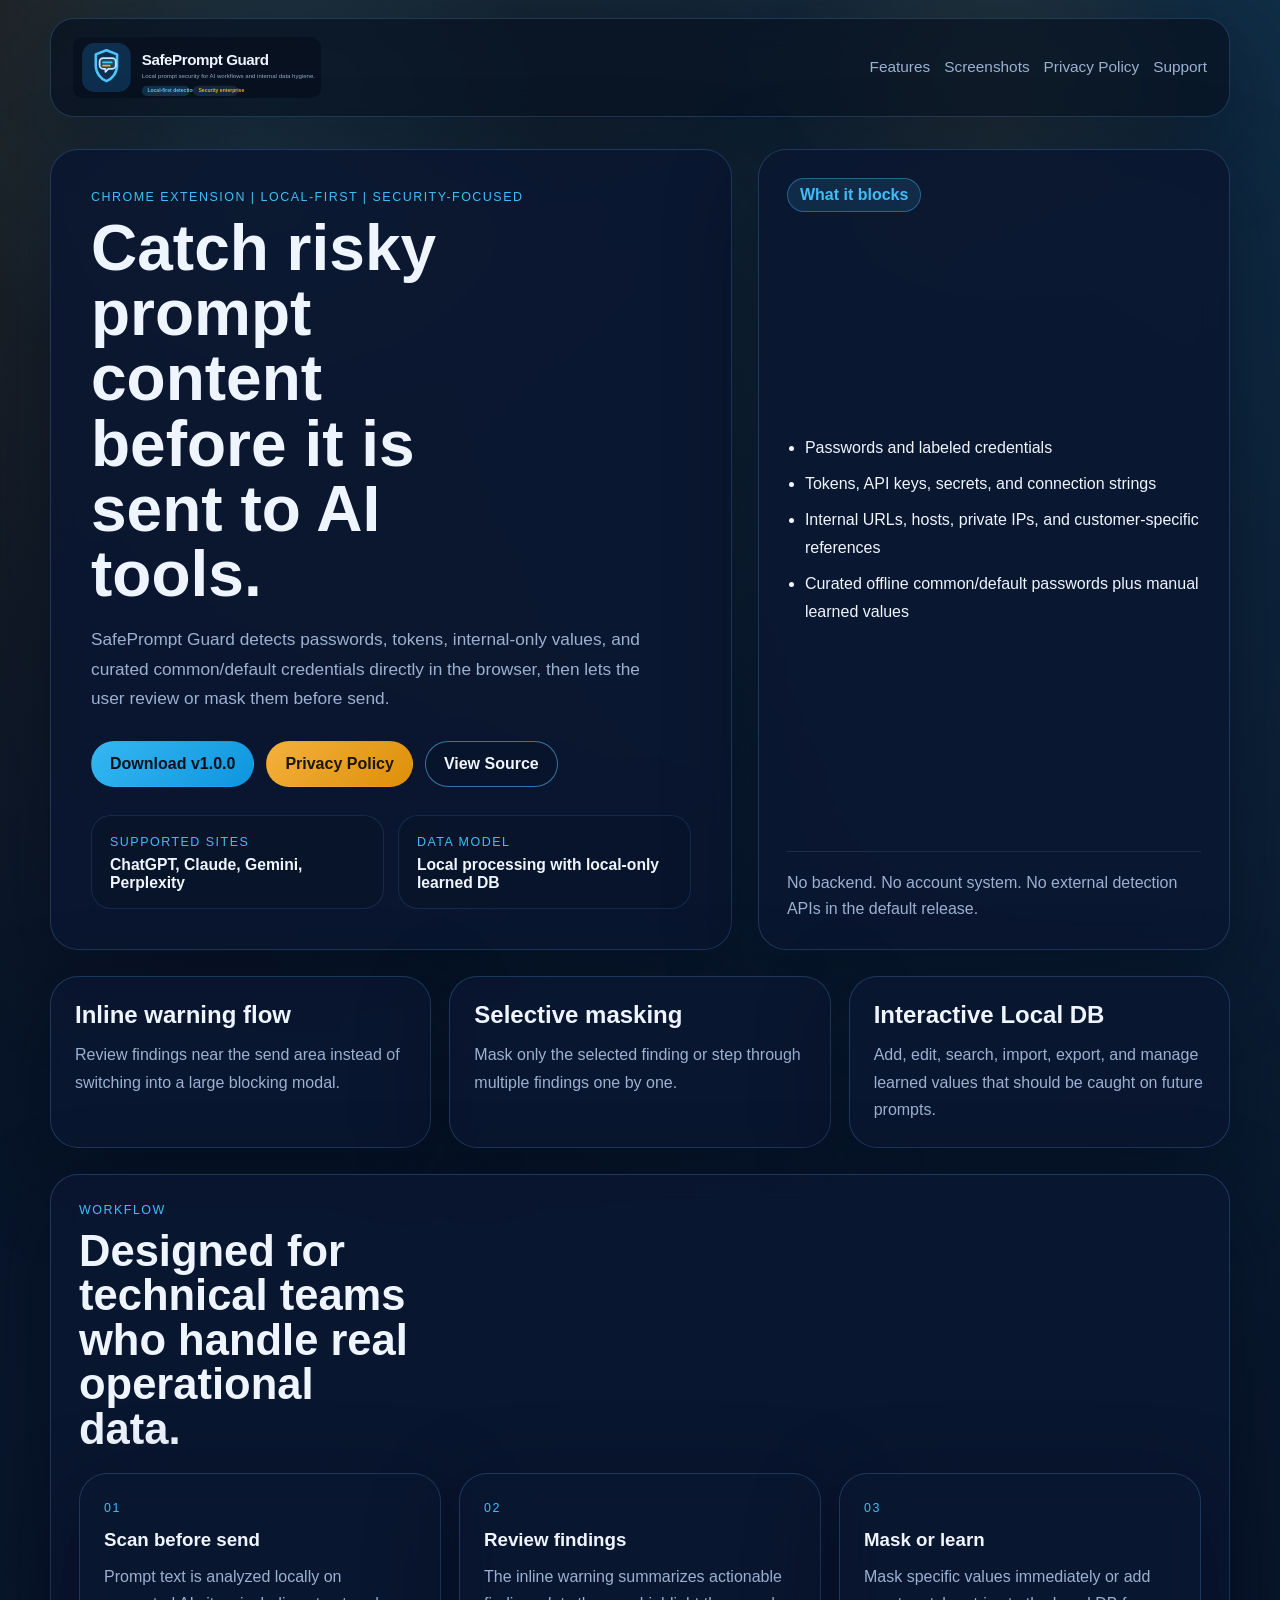
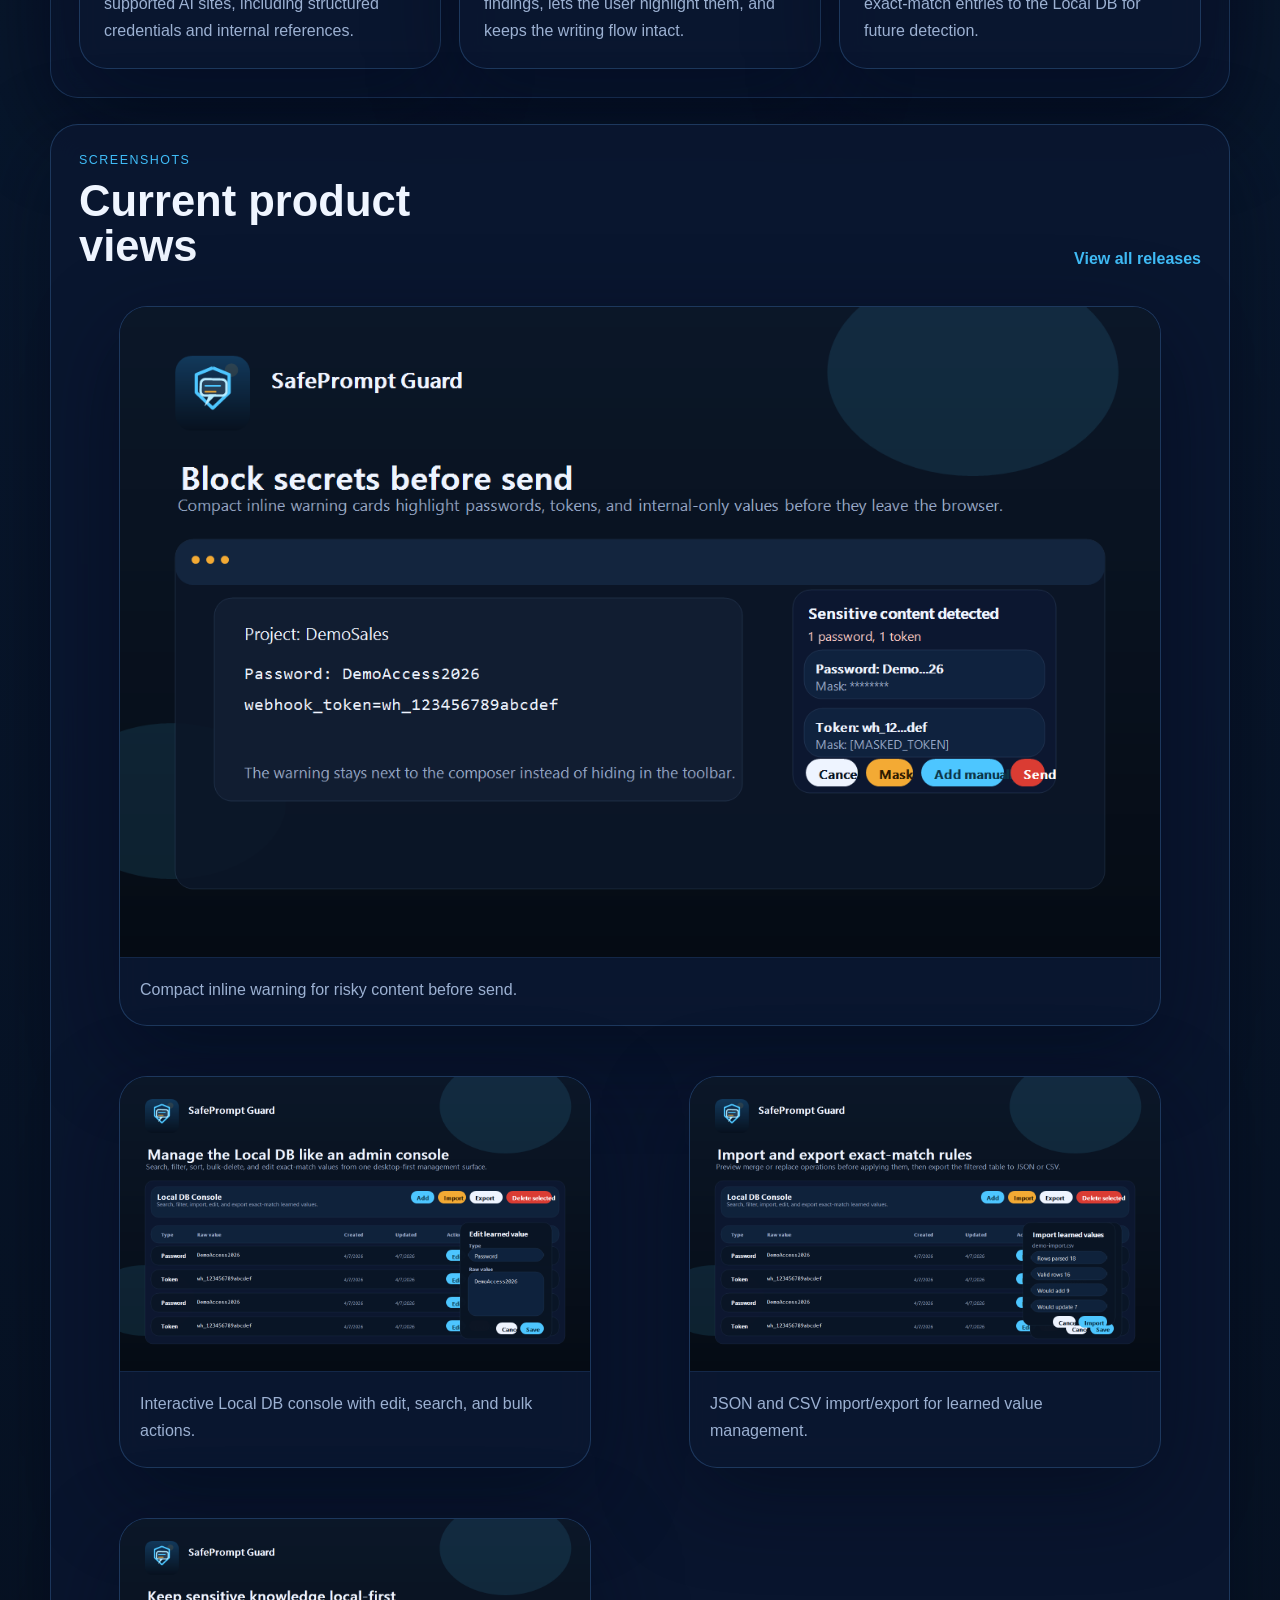
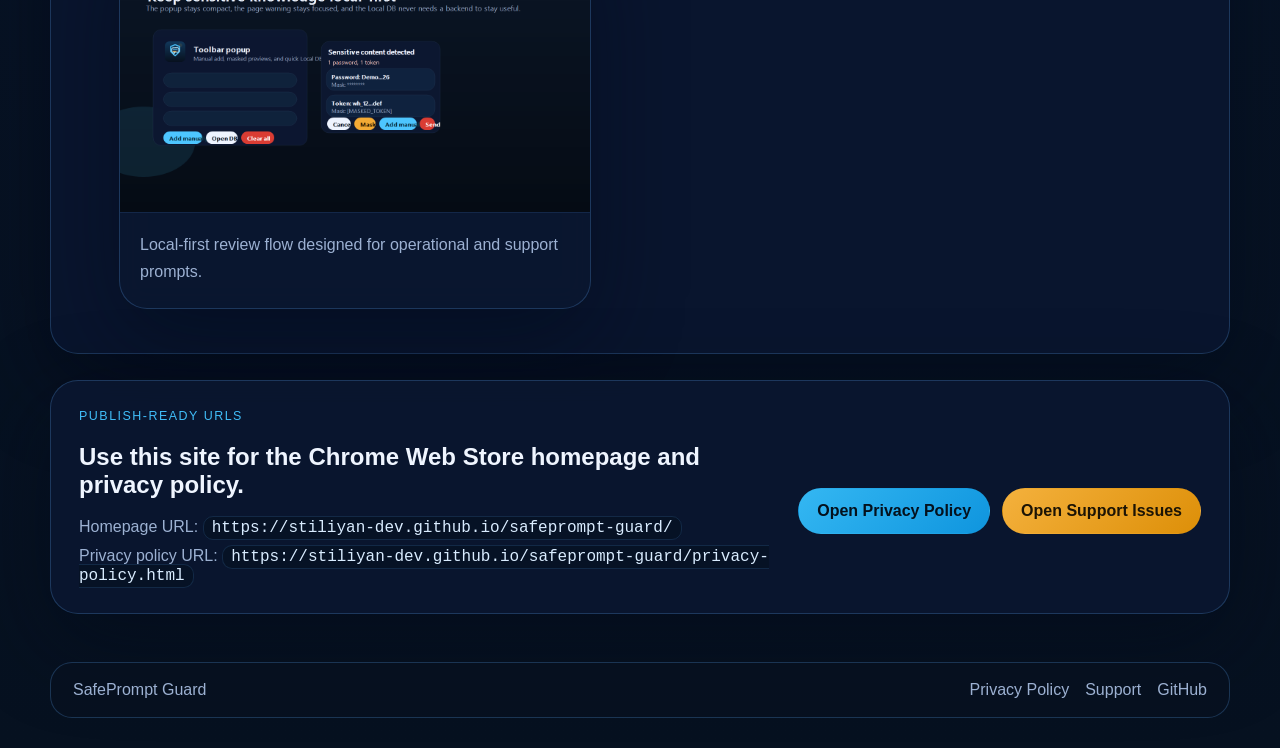
==== docs/index.html @ b97d4760 "Initial SafePrompt Guard release" ====
<!DOCTYPE html>
<html lang="en">
  <head>
    <meta charset="UTF-8" />
    <meta name="viewport" content="width=device-width, initial-scale=1.0" />
    <title>SafePrompt Guard</title>
    <meta
      name="description"
      content="Local-first prompt security for AI workflows. Detect passwords, tokens, and internal-only values before they leave the browser."
    />
    <link rel="icon" href="assets/brand/icon-128.png" />
    <link rel="stylesheet" href="styles.css" />
  </head>
  <body>
    <div class="pageGlow"></div>
    <div class="pageGrid"></div>
    <header class="topbar">
      <a class="brandLockup" href="./index.html" aria-label="SafePrompt Guard home">
        <img src="assets/brand/logo-lockup.svg" alt="SafePrompt Guard" />
      </a>
      <nav class="topnav">
        <a href="#features">Features</a>
        <a href="#screenshots">Screenshots</a>
        <a href="./privacy-policy.html">Privacy Policy</a>
        <a href="https://github.com/stiliyan-dev/safeprompt-guard/issues">Support</a>
      </nav>
    </header>

    <main class="siteShell">
      <section class="hero">
        <div class="heroCopy">
          <div class="eyebrow">Chrome extension | Local-first | Security-focused</div>
          <h1>Catch risky prompt content before it is sent to AI tools.</h1>
          <p class="heroLead">
            SafePrompt Guard detects passwords, tokens, internal-only values, and curated
            common/default credentials directly in the browser, then lets the user review or mask
            them before send.
          </p>
          <div class="heroActions">
            <a
              class="button button--primary"
              href="https://github.com/stiliyan-dev/safeprompt-guard/releases/latest/download/SafePrompt-Guard-1.0.0-extension-upload.zip"
            >
              Download v1.0.0
            </a>
            <a class="button button--secondary" href="./privacy-policy.html">Privacy Policy</a>
            <a class="button button--ghost" href="https://github.com/stiliyan-dev/safeprompt-guard">
              View Source
            </a>
          </div>
          <div class="heroMeta">
            <div class="heroMetaCard">
              <span class="heroMetaLabel">Supported sites</span>
              <strong>ChatGPT, Claude, Gemini, Perplexity</strong>
            </div>
            <div class="heroMetaCard">
              <span class="heroMetaLabel">Data model</span>
              <strong>Local processing with local-only learned DB</strong>
            </div>
          </div>
        </div>

        <div class="heroPanel">
          <div class="heroPanel__badge">What it blocks</div>
          <ul class="heroChecklist">
            <li>Passwords and labeled credentials</li>
            <li>Tokens, API keys, secrets, and connection strings</li>
            <li>Internal URLs, hosts, private IPs, and customer-specific references</li>
            <li>Curated offline common/default passwords plus manual learned values</li>
          </ul>
          <div class="heroPanel__footer">
            No backend. No account system. No external detection APIs in the default release.
          </div>
        </div>
      </section>

      <section class="featureStrip" id="features">
        <article class="featureCard">
          <h2>Inline warning flow</h2>
          <p>
            Review findings near the send area instead of switching into a large blocking modal.
          </p>
        </article>
        <article class="featureCard">
          <h2>Selective masking</h2>
          <p>Mask only the selected finding or step through multiple findings one by one.</p>
        </article>
        <article class="featureCard">
          <h2>Interactive Local DB</h2>
          <p>
            Add, edit, search, import, export, and manage learned values that should be caught on
            future prompts.
          </p>
        </article>
      </section>

      <section class="sectionBlock">
        <div class="sectionHeader">
          <div>
            <div class="eyebrow">Workflow</div>
            <h2>Designed for technical teams who handle real operational data.</h2>
          </div>
        </div>
        <div class="workflowGrid">
          <article class="workflowCard">
            <span class="workflowStep">01</span>
            <h3>Scan before send</h3>
            <p>
              Prompt text is analyzed locally on supported AI sites, including structured
              credentials and internal references.
            </p>
          </article>
          <article class="workflowCard">
            <span class="workflowStep">02</span>
            <h3>Review findings</h3>
            <p>
              The inline warning summarizes actionable findings, lets the user highlight them, and
              keeps the writing flow intact.
            </p>
          </article>
          <article class="workflowCard">
            <span class="workflowStep">03</span>
            <h3>Mask or learn</h3>
            <p>
              Mask specific values immediately or add exact-match entries to the Local DB for
              future detection.
            </p>
          </article>
        </div>
      </section>

      <section class="sectionBlock" id="screenshots">
        <div class="sectionHeader">
          <div>
            <div class="eyebrow">Screenshots</div>
            <h2>Current product views</h2>
          </div>
          <a
            class="textLink"
            href="https://github.com/stiliyan-dev/safeprompt-guard/releases/latest"
          >
            View all releases
          </a>
        </div>
        <div class="shotGrid">
          <figure class="shotCard shotCard--wide">
            <img src="assets/screenshots/warning.png" alt="Inline warning near the prompt send area" />
            <figcaption>Compact inline warning for risky content before send.</figcaption>
          </figure>
          <figure class="shotCard">
            <img src="assets/screenshots/local-db-console.png" alt="Local DB console view" />
            <figcaption>Interactive Local DB console with edit, search, and bulk actions.</figcaption>
          </figure>
          <figure class="shotCard">
            <img src="assets/screenshots/import-export.png" alt="Import and export console view" />
            <figcaption>JSON and CSV import/export for learned value management.</figcaption>
          </figure>
          <figure class="shotCard">
            <img src="assets/screenshots/local-first.png" alt="Local-first product view" />
            <figcaption>Local-first review flow designed for operational and support prompts.</figcaption>
          </figure>
        </div>
      </section>

      <section class="sectionBlock sectionBlock--cta">
        <div>
          <div class="eyebrow">Publish-ready URLs</div>
          <h2>Use this site for the Chrome Web Store homepage and privacy policy.</h2>
          <p>
            Homepage URL:
            <code>https://stiliyan-dev.github.io/safeprompt-guard/</code>
          </p>
          <p>
            Privacy policy URL:
            <code>https://stiliyan-dev.github.io/safeprompt-guard/privacy-policy.html</code>
          </p>
        </div>
        <div class="ctaActions">
          <a class="button button--primary" href="./privacy-policy.html">Open Privacy Policy</a>
          <a class="button button--secondary" href="https://github.com/stiliyan-dev/safeprompt-guard/issues">
            Open Support Issues
          </a>
        </div>
      </section>
    </main>

    <footer class="siteFooter">
      <div>SafePrompt Guard</div>
      <div class="siteFooter__links">
        <a href="./privacy-policy.html">Privacy Policy</a>
        <a href="https://github.com/stiliyan-dev/safeprompt-guard/issues">Support</a>
        <a href="https://github.com/stiliyan-dev/safeprompt-guard">GitHub</a>
      </div>
    </footer>
  </body>
</html>
---- docs/styles.css ----
:root {
  --bg: #061120;
  --bg-soft: #0a1730;
  --panel: rgba(10, 23, 48, 0.9);
  --panel-strong: rgba(15, 31, 61, 0.96);
  --line: rgba(67, 123, 186, 0.34);
  --line-strong: rgba(92, 184, 248, 0.58);
  --text: #eff5ff;
  --muted: #9cb1d2;
  --cyan: #40bdf8;
  --cyan-strong: #0782cf;
  --amber: #f0ab2a;
  --red: #dc4b4b;
  --shadow: 0 28px 90px rgba(2, 8, 23, 0.46);
  --font-display: "Aptos Display", "Segoe UI Variable Display", "Segoe UI", sans-serif;
  --font-body: "Aptos", "Segoe UI Variable Text", "Segoe UI", sans-serif;
}

* {
  box-sizing: border-box;
}

html {
  scroll-behavior: smooth;
}

body {
  margin: 0;
  min-height: 100vh;
  background:
    radial-gradient(circle at top right, rgba(64, 189, 248, 0.16), transparent 34%),
    radial-gradient(circle at top left, rgba(240, 171, 42, 0.1), transparent 26%),
    linear-gradient(180deg, #071223 0%, #08172d 42%, #061120 100%);
  color: var(--text);
  font-family: var(--font-body);
  position: relative;
  overflow-x: hidden;
}

.pageGlow,
.pageGrid {
  position: fixed;
  inset: 0;
  pointer-events: none;
}

.pageGlow {
  background:
    radial-gradient(circle at 20% 16%, rgba(64, 189, 248, 0.14), transparent 24%),
    radial-gradient(circle at 78% 10%, rgba(240, 171, 42, 0.1), transparent 18%);
}

.pageGrid {
  opacity: 0.22;
  background-image:
    linear-gradient(to right, rgba(156, 177, 210, 0.08) 1px, transparent 1px),
    linear-gradient(to bottom, rgba(156, 177, 210, 0.08) 1px, transparent 1px);
  background-size: 48px 48px;
  mask-image: linear-gradient(180deg, rgba(0, 0, 0, 0.7), transparent 92%);
}

a {
  color: inherit;
  text-decoration: none;
}

img {
  display: block;
  max-width: 100%;
}

.topbar,
.siteShell,
.policyShell,
.siteFooter {
  position: relative;
  z-index: 1;
}

.topbar {
  width: min(1180px, calc(100% - 32px));
  margin: 18px auto 0;
  padding: 18px 22px;
  display: flex;
  justify-content: space-between;
  align-items: center;
  gap: 16px;
  border: 1px solid var(--line);
  border-radius: 24px;
  background: rgba(7, 17, 32, 0.7);
  backdrop-filter: blur(14px);
  box-shadow: var(--shadow);
}

.brandLockup img {
  width: clamp(180px, 24vw, 248px);
}

.topnav {
  display: flex;
  flex-wrap: wrap;
  justify-content: flex-end;
  gap: 14px;
}

.topnav a {
  color: var(--muted);
  font-size: 0.96rem;
}

.topnav a:hover {
  color: var(--text);
}

.siteShell,
.policyShell {
  width: min(1180px, calc(100% - 32px));
  margin: 32px auto 48px;
}

.hero {
  display: grid;
  grid-template-columns: minmax(0, 1.3fr) minmax(320px, 0.9fr);
  gap: 26px;
  align-items: stretch;
}

.heroCopy,
.heroPanel,
.featureCard,
.workflowCard,
.shotCard,
.sectionBlock,
.policyHero,
.policyCard {
  border: 1px solid var(--line);
  border-radius: 28px;
  background: var(--panel);
  backdrop-filter: blur(14px);
  box-shadow: var(--shadow);
}

.heroCopy {
  padding: 40px;
}

.eyebrow,
.heroMetaLabel,
.workflowStep,
.policyHero p {
  text-transform: uppercase;
  letter-spacing: 0.12em;
  color: var(--cyan);
  font-size: 0.78rem;
}

.heroCopy h1,
.sectionHeader h2,
.policyHero h1 {
  font-family: var(--font-display);
  font-weight: 700;
  line-height: 1.02;
  margin: 12px 0 0;
}

.heroCopy h1 {
  font-size: clamp(2.6rem, 5vw, 4.7rem);
  max-width: 12ch;
}

.heroLead,
.featureCard p,
.workflowCard p,
.policyCard p,
.policyCard li,
.shotCard figcaption {
  color: var(--muted);
  line-height: 1.7;
  font-size: 1rem;
}

.heroLead {
  max-width: 58ch;
  margin-top: 18px;
  font-size: 1.08rem;
}

.heroActions,
.ctaActions {
  display: flex;
  flex-wrap: wrap;
  gap: 12px;
  margin-top: 28px;
}

.button {
  display: inline-flex;
  align-items: center;
  justify-content: center;
  min-height: 46px;
  padding: 0 18px;
  border-radius: 999px;
  border: 1px solid transparent;
  font-weight: 700;
  transition: transform 140ms ease, border-color 140ms ease, background 140ms ease;
}

.button:hover {
  transform: translateY(-1px);
}

.button--primary {
  background: linear-gradient(135deg, #34b7f2, #0f95de);
  color: #04111d;
}

.button--secondary {
  background: linear-gradient(135deg, #f4b13d, #dd8f08);
  color: #1c1405;
}

.button--ghost {
  border-color: var(--line-strong);
  color: var(--text);
  background: rgba(8, 20, 38, 0.42);
}

.heroMeta {
  display: grid;
  grid-template-columns: repeat(2, minmax(0, 1fr));
  gap: 14px;
  margin-top: 28px;
}

.heroMetaCard {
  padding: 16px 18px;
  border-radius: 20px;
  border: 1px solid rgba(67, 123, 186, 0.22);
  background: rgba(8, 20, 38, 0.38);
}

.heroMetaCard strong {
  display: block;
  margin-top: 6px;
  font-size: 0.98rem;
}

.heroPanel {
  padding: 28px;
  display: flex;
  flex-direction: column;
  justify-content: space-between;
}

.heroPanel__badge {
  display: inline-flex;
  align-self: flex-start;
  padding: 7px 12px;
  border-radius: 999px;
  background: rgba(64, 189, 248, 0.12);
  border: 1px solid rgba(64, 189, 248, 0.4);
  color: var(--cyan);
  font-weight: 700;
}

.heroChecklist {
  margin: 18px 0 0;
  padding-left: 18px;
  color: var(--text);
  line-height: 1.75;
}

.heroChecklist li + li {
  margin-top: 8px;
}

.heroPanel__footer {
  margin-top: 22px;
  padding-top: 18px;
  border-top: 1px solid rgba(67, 123, 186, 0.24);
  color: var(--muted);
  line-height: 1.6;
}

.featureStrip,
.workflowGrid,
.shotGrid {
  display: grid;
  gap: 18px;
}

.featureStrip {
  grid-template-columns: repeat(3, minmax(0, 1fr));
  margin-top: 26px;
}

.featureCard {
  padding: 24px;
}

.featureCard h2,
.workflowCard h3,
.policyCard h2 {
  margin: 0;
  font-family: var(--font-display);
}

.featureCard p,
.workflowCard p {
  margin: 12px 0 0;
}

.sectionBlock {
  margin-top: 26px;
  padding: 28px;
}

.sectionHeader {
  display: flex;
  justify-content: space-between;
  align-items: end;
  gap: 20px;
  margin-bottom: 22px;
}

.sectionHeader h2 {
  font-size: clamp(1.8rem, 3.4vw, 2.8rem);
  max-width: 14ch;
}

.textLink {
  color: var(--cyan);
  font-weight: 700;
}

.workflowGrid {
  grid-template-columns: repeat(3, minmax(0, 1fr));
}

.workflowCard {
  padding: 24px;
}

.workflowStep {
  display: inline-flex;
  margin-bottom: 14px;
}

.shotGrid {
  grid-template-columns: repeat(2, minmax(0, 1fr));
}

.shotCard {
  overflow: hidden;
}

.shotCard--wide {
  grid-column: 1 / -1;
}

.shotCard img {
  width: 100%;
  border-bottom: 1px solid rgba(67, 123, 186, 0.18);
}

.shotCard figcaption {
  margin: 0;
  padding: 18px 20px 22px;
}

.sectionBlock--cta {
  display: grid;
  grid-template-columns: minmax(0, 1.2fr) auto;
  align-items: center;
  gap: 20px;
}

.sectionBlock--cta p {
  margin: 10px 0 0;
  color: var(--muted);
}

code {
  font-family: Consolas, "SFMono-Regular", monospace;
  color: #d9ecff;
  background: rgba(6, 17, 32, 0.66);
  border: 1px solid rgba(67, 123, 186, 0.22);
  border-radius: 10px;
  padding: 2px 8px;
}

.policyHero {
  padding: 30px 32px;
}

.policyHero h1 {
  font-size: clamp(2.2rem, 4vw, 3.4rem);
}

.policyShell {
  max-width: 940px;
}

.policyCard {
  margin-top: 18px;
  padding: 26px 30px;
}

.policyList {
  margin: 14px 0 0;
  padding-left: 18px;
  color: var(--muted);
  line-height: 1.7;
}

.siteFooter {
  width: min(1180px, calc(100% - 32px));
  margin: 0 auto 30px;
  padding: 18px 22px;
  border: 1px solid var(--line);
  border-radius: 22px;
  background: rgba(7, 17, 32, 0.72);
  display: flex;
  justify-content: space-between;
  align-items: center;
  gap: 16px;
  color: var(--muted);
}

.siteFooter__links {
  display: flex;
  flex-wrap: wrap;
  gap: 16px;
}

@media (max-width: 1040px) {
  .hero,
  .sectionBlock--cta,
  .featureStrip,
  .workflowGrid,
  .shotGrid {
    grid-template-columns: 1fr;
  }

  .heroMeta {
    grid-template-columns: 1fr;
  }

  .shotCard--wide {
    grid-column: auto;
  }
}

@media (max-width: 760px) {
  .topbar,
  .siteFooter {
    flex-direction: column;
    align-items: flex-start;
  }

  .topnav,
  .siteFooter__links {
    justify-content: flex-start;
  }

  .heroCopy,
  .heroPanel,
  .featureCard,
  .workflowCard,
  .sectionBlock,
  .policyHero,
  .policyCard {
    padding: 22px;
    border-radius: 22px;
  }

  .heroCopy h1,
  .sectionHeader h2,
  .policyHero h1 {
    max-width: none;
  }
}
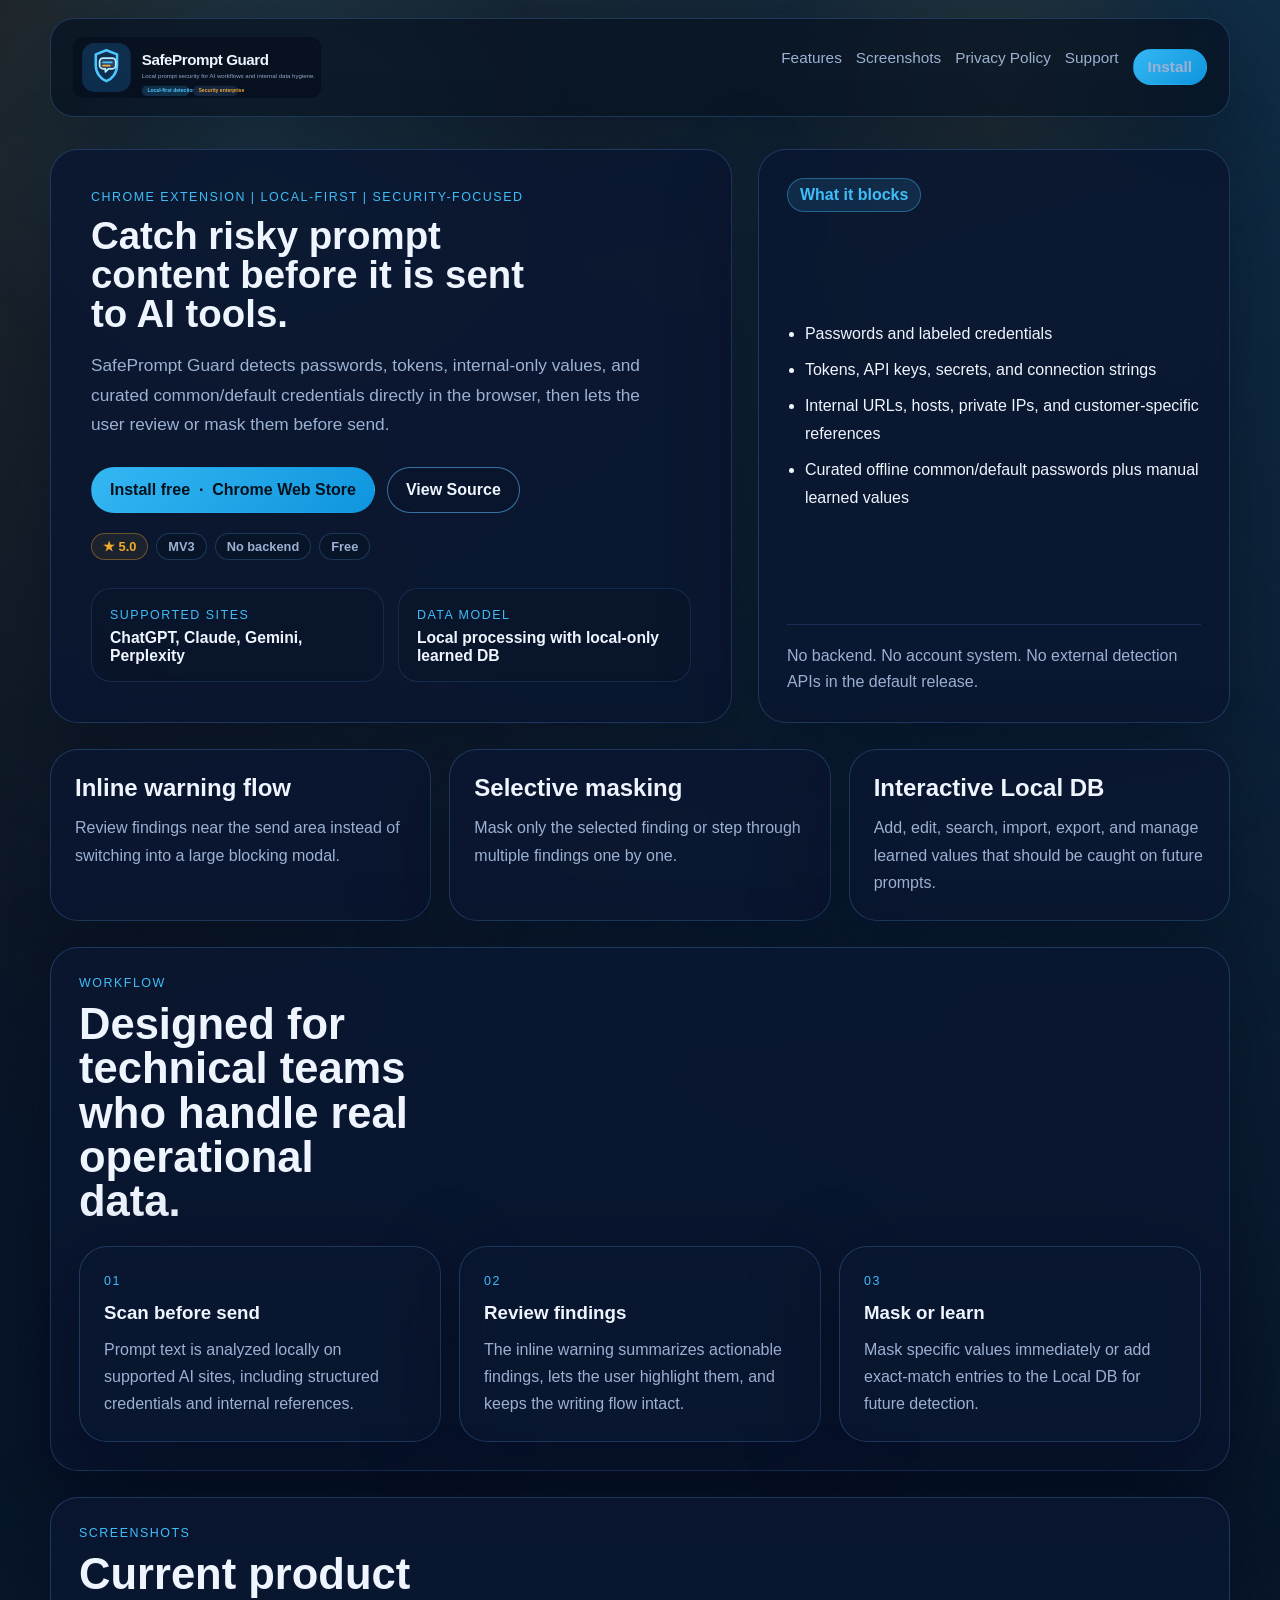
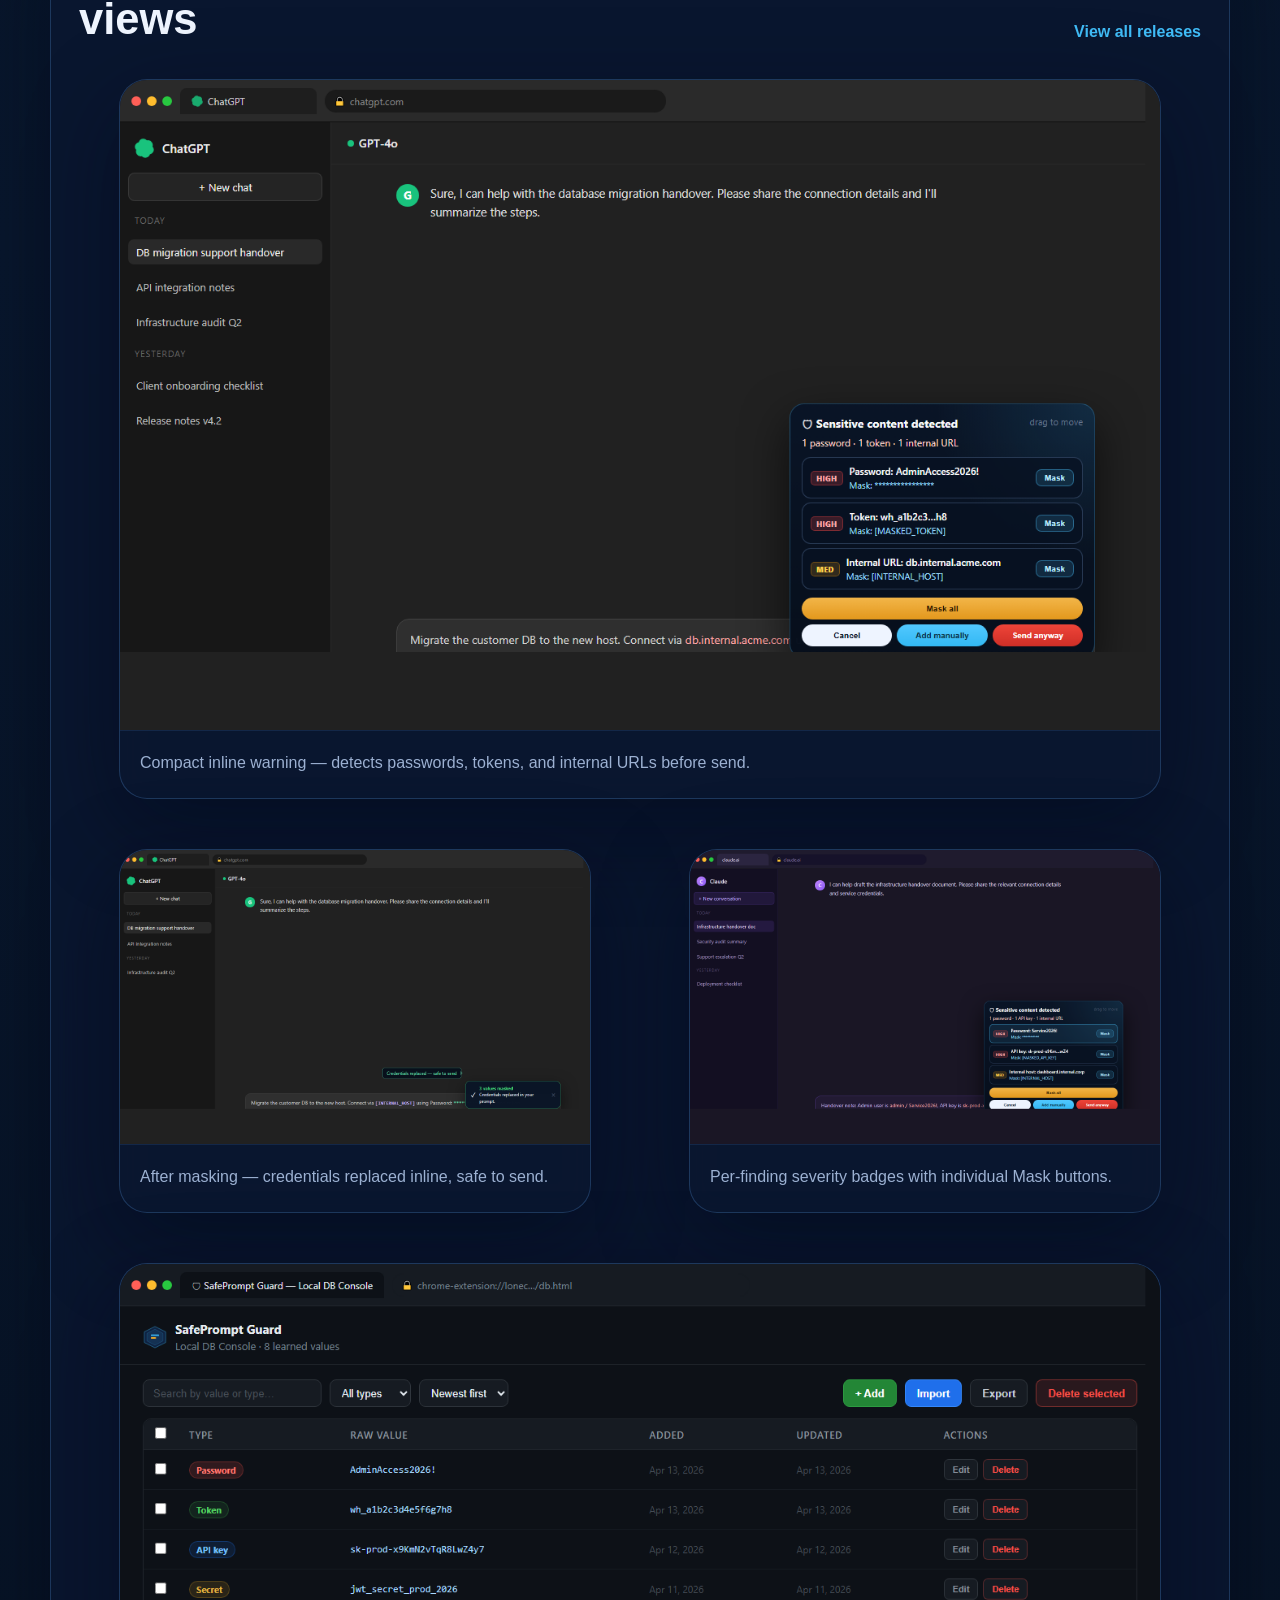
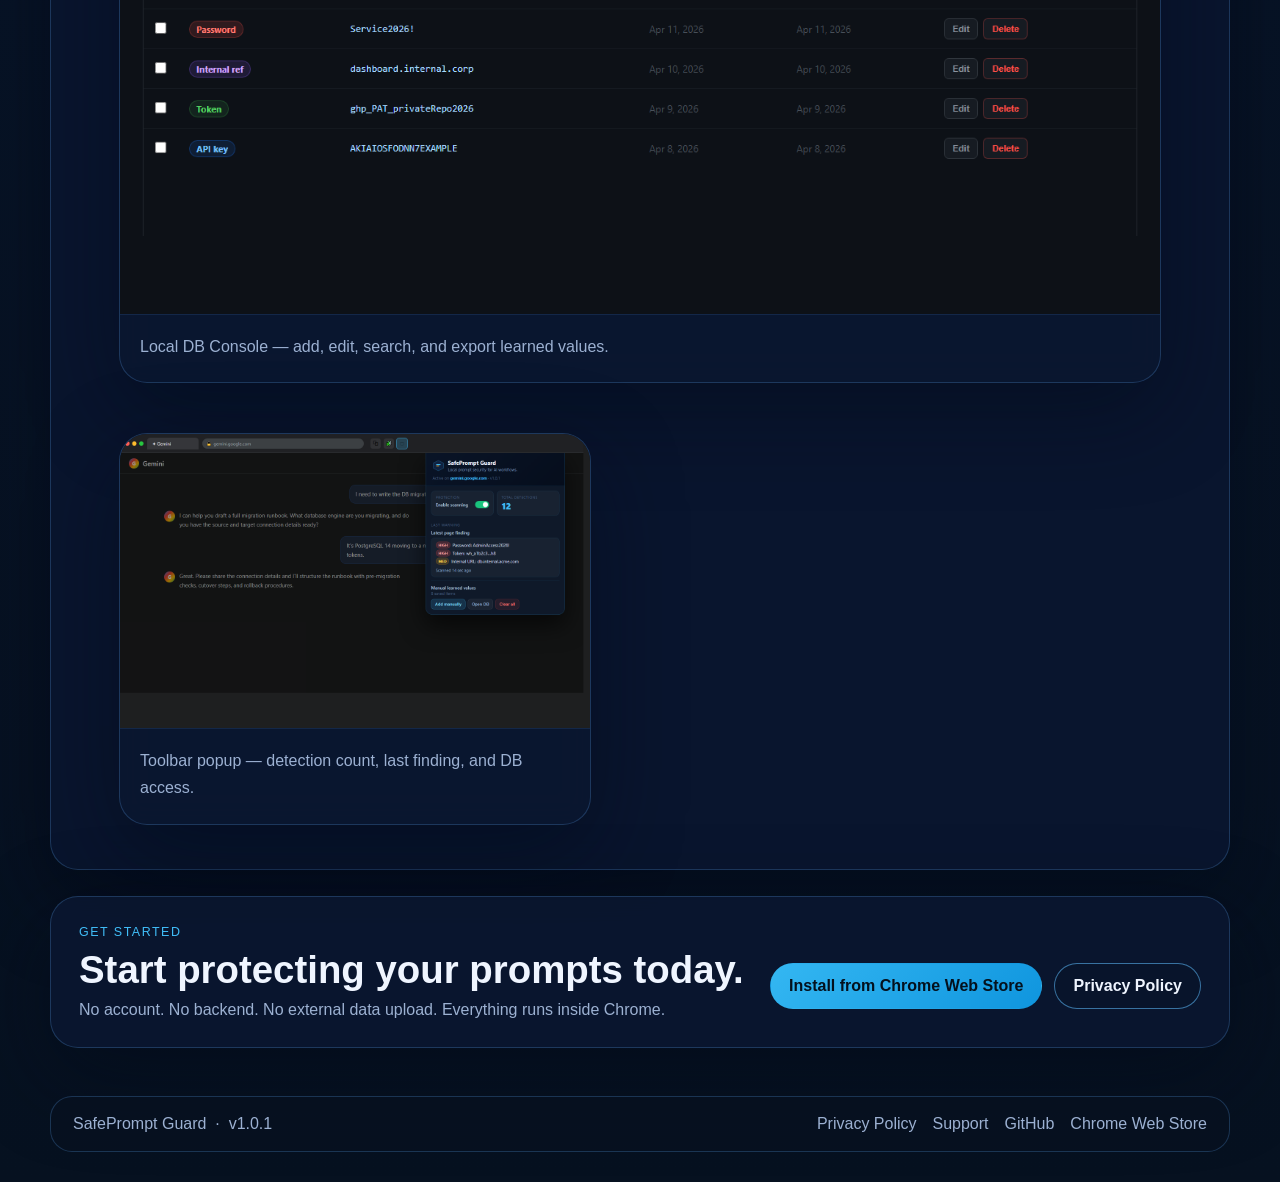
==== commit bc0a5d9b: "Release 2.0.0 — improved detection, per-finding severity badges, flash highlight after masking, popu" ====
--- a/docs/index.html
+++ b/docs/index.html
@@ -22,7 +22,13 @@
         <a href="#features">Features</a>
         <a href="#screenshots">Screenshots</a>
         <a href="./privacy-policy.html">Privacy Policy</a>
-        <a href="https://github.com/stiliyan-dev/safeprompt-guard/issues">Support</a>
+        <a href="https://github.com/stiliyan-dev/safeprompt-guard/issues" target="_blank" rel="noopener">Support</a>
+        <a
+          class="button button--primary topnav__cta"
+          href="https://chromewebstore.google.com/detail/safeprompt-guard/lonecdoaidnlogmkfmpkpejjacaklbbc"
+          target="_blank"
+          rel="noopener"
+        >Install</a>
       </nav>
     </header>
 
@@ -39,14 +45,21 @@
           <div class="heroActions">
             <a
               class="button button--primary"
-              href="https://github.com/stiliyan-dev/safeprompt-guard/releases/latest/download/SafePrompt-Guard-1.0.0-extension-upload.zip"
+              href="https://chromewebstore.google.com/detail/safeprompt-guard/lonecdoaidnlogmkfmpkpejjacaklbbc"
+              target="_blank"
+              rel="noopener"
             >
-              Download v1.0.0
+              Install free &nbsp;·&nbsp; Chrome Web Store
             </a>
-            <a class="button button--secondary" href="./privacy-policy.html">Privacy Policy</a>
-            <a class="button button--ghost" href="https://github.com/stiliyan-dev/safeprompt-guard">
+            <a class="button button--ghost" href="https://github.com/stiliyan-dev/safeprompt-guard" target="_blank" rel="noopener">
               View Source
             </a>
+          </div>
+          <div class="heroBadges">
+            <span class="heroBadge heroBadge--stars">★ 5.0</span>
+            <span class="heroBadge">MV3</span>
+            <span class="heroBadge">No backend</span>
+            <span class="heroBadge">Free</span>
           </div>
           <div class="heroMeta">
             <div class="heroMetaCard">
@@ -144,52 +157,55 @@
         </div>
         <div class="shotGrid">
           <figure class="shotCard shotCard--wide">
-            <img src="assets/screenshots/warning.png" alt="Inline warning near the prompt send area" />
-            <figcaption>Compact inline warning for risky content before send.</figcaption>
+            <img src="assets/store-screenshots/01-warning-popup.png" alt="Inline warning detecting a password, token and internal URL on ChatGPT" />
+            <figcaption>Compact inline warning — detects passwords, tokens, and internal URLs before send.</figcaption>
           </figure>
           <figure class="shotCard">
-            <img src="assets/screenshots/local-db-console.png" alt="Local DB console view" />
-            <figcaption>Interactive Local DB console with edit, search, and bulk actions.</figcaption>
+            <img src="assets/store-screenshots/05-after-masking.png" alt="Prompt after masking — credentials replaced with safe placeholders" />
+            <figcaption>After masking — credentials replaced inline, safe to send.</figcaption>
           </figure>
           <figure class="shotCard">
-            <img src="assets/screenshots/import-export.png" alt="Import and export console view" />
-            <figcaption>JSON and CSV import/export for learned value management.</figcaption>
+            <img src="assets/store-screenshots/02-findings-detail.png" alt="Per-finding detail with HIGH and MEDIUM severity badges on Claude" />
+            <figcaption>Per-finding severity badges with individual Mask buttons.</figcaption>
+          </figure>
+          <figure class="shotCard shotCard--wide">
+            <img src="assets/store-screenshots/03-local-db-console.png" alt="Local DB Console showing 8 learned values" />
+            <figcaption>Local DB Console — add, edit, search, and export learned values.</figcaption>
           </figure>
           <figure class="shotCard">
-            <img src="assets/screenshots/local-first.png" alt="Local-first product view" />
-            <figcaption>Local-first review flow designed for operational and support prompts.</figcaption>
+            <img src="assets/store-screenshots/04-extension-popup.png" alt="Extension toolbar popup open on Gemini" />
+            <figcaption>Toolbar popup — detection count, last finding, and DB access.</figcaption>
           </figure>
         </div>
       </section>
 
       <section class="sectionBlock sectionBlock--cta">
-        <div>
-          <div class="eyebrow">Publish-ready URLs</div>
-          <h2>Use this site for the Chrome Web Store homepage and privacy policy.</h2>
-          <p>
-            Homepage URL:
-            <code>https://stiliyan-dev.github.io/safeprompt-guard/</code>
-          </p>
-          <p>
-            Privacy policy URL:
-            <code>https://stiliyan-dev.github.io/safeprompt-guard/privacy-policy.html</code>
-          </p>
+        <div class="ctaCopy">
+          <div class="eyebrow">Get started</div>
+          <h2>Start protecting your prompts today.</h2>
+          <p>No account. No backend. No external data upload. Everything runs inside Chrome.</p>
         </div>
         <div class="ctaActions">
-          <a class="button button--primary" href="./privacy-policy.html">Open Privacy Policy</a>
-          <a class="button button--secondary" href="https://github.com/stiliyan-dev/safeprompt-guard/issues">
-            Open Support Issues
+          <a
+            class="button button--primary"
+            href="https://chromewebstore.google.com/detail/safeprompt-guard/lonecdoaidnlogmkfmpkpejjacaklbbc"
+            target="_blank"
+            rel="noopener"
+          >
+            Install from Chrome Web Store
           </a>
+          <a class="button button--ghost" href="./privacy-policy.html">Privacy Policy</a>
         </div>
       </section>
     </main>
 
     <footer class="siteFooter">
-      <div>SafePrompt Guard</div>
+      <div>SafePrompt Guard &nbsp;·&nbsp; v1.0.1</div>
       <div class="siteFooter__links">
         <a href="./privacy-policy.html">Privacy Policy</a>
-        <a href="https://github.com/stiliyan-dev/safeprompt-guard/issues">Support</a>
-        <a href="https://github.com/stiliyan-dev/safeprompt-guard">GitHub</a>
+        <a href="https://github.com/stiliyan-dev/safeprompt-guard/issues" target="_blank" rel="noopener">Support</a>
+        <a href="https://github.com/stiliyan-dev/safeprompt-guard" target="_blank" rel="noopener">GitHub</a>
+        <a href="https://chromewebstore.google.com/detail/safeprompt-guard/lonecdoaidnlogmkfmpkpejjacaklbbc" target="_blank" rel="noopener">Chrome Web Store</a>
       </div>
     </footer>
   </body>
--- a/docs/styles.css
+++ b/docs/styles.css
@@ -164,8 +164,8 @@
 }
 
 .heroCopy h1 {
-  font-size: clamp(2.6rem, 5vw, 4.7rem);
-  max-width: 12ch;
+  font-size: clamp(1.8rem, 3vw, 2.8rem);
+  max-width: 22ch;
 }
 
 .heroLead,
@@ -380,6 +380,45 @@
   color: var(--muted);
 }
 
+.ctaCopy h2 {
+  font-family: var(--font-display);
+  font-weight: 700;
+  font-size: clamp(1.6rem, 3vw, 2.4rem);
+  margin: 10px 0 0;
+  line-height: 1.1;
+}
+
+.heroBadges {
+  display: flex;
+  flex-wrap: wrap;
+  gap: 8px;
+  margin-top: 20px;
+}
+
+.heroBadge {
+  display: inline-flex;
+  align-items: center;
+  padding: 5px 11px;
+  border-radius: 999px;
+  font-size: 0.8rem;
+  font-weight: 700;
+  background: rgba(8, 20, 38, 0.55);
+  border: 1px solid rgba(67, 123, 186, 0.34);
+  color: var(--muted);
+}
+
+.heroBadge--stars {
+  color: var(--amber);
+  border-color: rgba(240, 171, 42, 0.36);
+  background: rgba(240, 171, 42, 0.08);
+}
+
+.topnav__cta {
+  min-height: 36px;
+  padding: 0 14px;
+  font-size: 0.85rem;
+}
+
 code {
   font-family: Consolas, "SFMono-Regular", monospace;
   color: #d9ecff;
